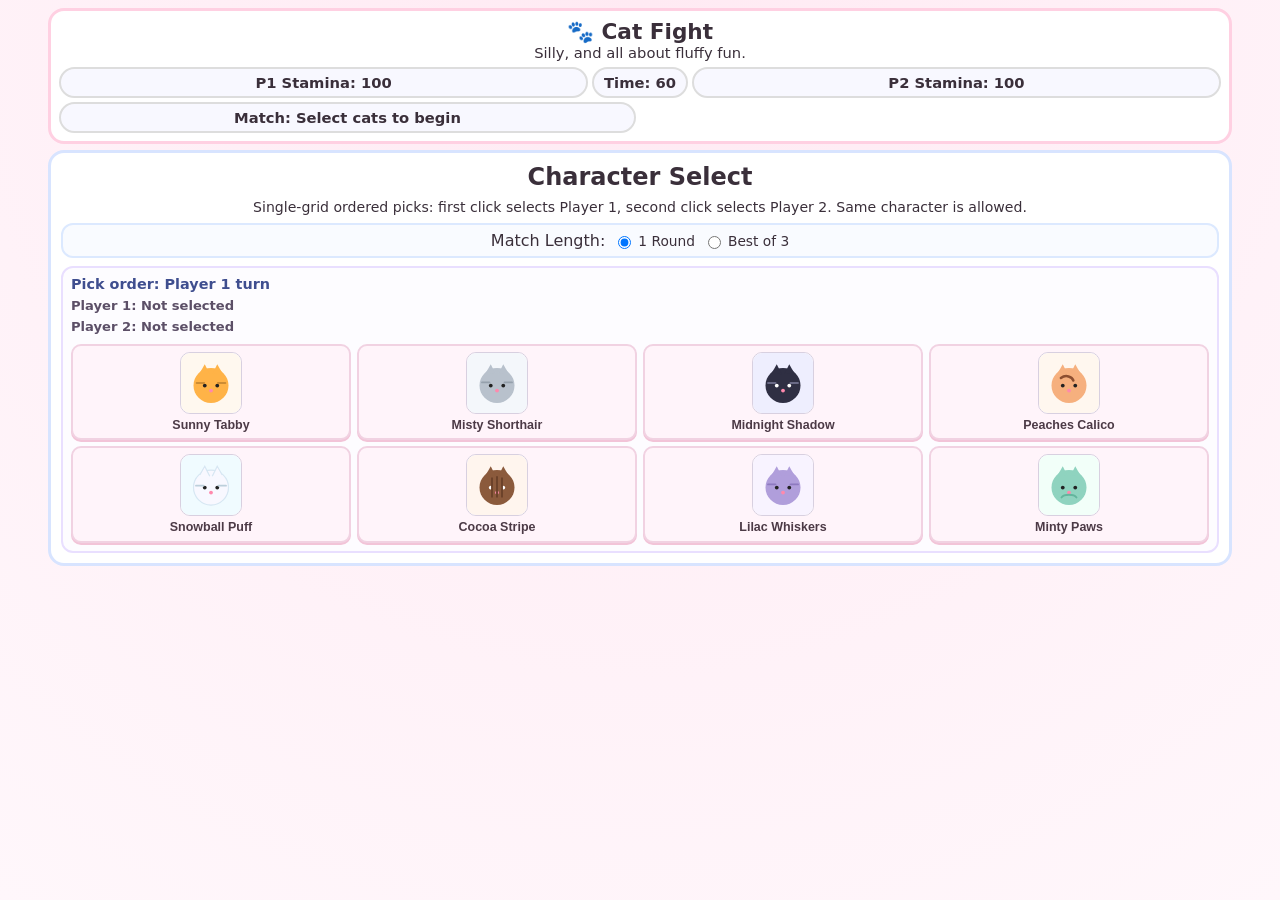
==== docs/index.html @ 8b4ab151 "ChangedProjectLayout" ====
<!doctype html>
<html lang="en">
  <head>
    <meta charset="UTF-8" />
    <meta name="viewport" content="width=device-width, initial-scale=1.0" />
    <meta name="theme-color" content="#ff8ab6" />
    <title>Cat Fight</title>
    <link rel="manifest" href="./manifest.webmanifest" />
    <link rel="icon" href="./assets/icon-192.svg" type="image/svg+xml" />
    <link rel="stylesheet" href="./styles.css" />
  </head>
  <body>
    <main class="app">
      <header class="hud">
        <h1>🐾 Cat Fight</h1>
        <p class="tagline">Silly, and all about fluffy fun.</p>
        <div class="hud-row">
          <div id="p1Stamina" class="meter">P1 Stamina: 100</div>
          <div id="timer" class="meter">Time: 60</div>
          <div id="p2Stamina" class="meter">P2 Stamina: 100</div>
        </div>
        <div class="hud-row hud-row-secondary">
          <div id="matchStatus" class="meter meter-wide">Match: Select cats to begin</div>
        </div>
      </header>

      <section id="selectScreen" class="select-screen">
        <h2>Character Select</h2>
        <p class="select-help">Single-grid ordered picks: first click selects Player 1, second click selects Player 2. Same character is allowed.</p>

        <div class="match-length" role="group" aria-label="Match Length">
          <span>Match Length:</span>
          <label>
            <input type="radio" name="matchLength" value="1" checked />
            1 Round
          </label>
          <label>
            <input type="radio" name="matchLength" value="3" />
            Best of 3
          </label>
        </div>

        <div class="select-single-box">
          <p id="pickOrder" class="pick-order">Pick order: Player 1 turn</p>
          <p id="p1Selected" class="selected-name">Player 1: Not selected</p>
          <p id="p2Selected" class="selected-name">Player 2: Not selected</p>
          <div id="catGrid" class="cat-grid cat-grid-single"></div>
        </div>
      </section>

      <section id="fightScreen" class="game-wrap hidden">
        <canvas id="gameCanvas" width="960" height="540" aria-label="Cat Fight Game"></canvas>
        <div id="announcement" class="announcement" aria-live="polite"></div>
      </section>

      <section id="controls" class="controls hidden">
        <div class="controls-col">
          <h2>Player 1 Controls</h2>
          <p>Keyboard: A/D move, W jump, F paw bop, G yarn toss, H hind legs, hold away to block</p>
          <div class="touch-grid">
            <button data-key="KeyA">⬅️</button>
            <button data-key="KeyD">➡️</button>
            <button data-key="KeyW">⬆️</button>
            <button data-key="KeyF">Paw Bop</button>
            <button data-key="KeyG">Yarn Toss</button>
            <button data-key="KeyH">Hind Legs</button>
          </div>
        </div>

        <div class="controls-col">
          <h2>Player 2 Controls</h2>
          <p>Keyboard: ←/→ move, ↑ jump, K paw bop, L yarn toss, J hind legs, hold away to block</p>
          <div class="touch-grid">
            <button data-key="ArrowLeft">⬅️</button>
            <button data-key="ArrowRight">➡️</button>
            <button data-key="ArrowUp">⬆️</button>
            <button data-key="KeyK">Paw Bop</button>
            <button data-key="KeyL">Yarn Toss</button>
            <button data-key="KeyJ">Hind Legs</button>
          </div>
        </div>
      </section>

      <footer>
        <button id="resetButton" class="hidden">Start New Round</button>
      </footer>
    </main>

    <script src="./src/game.js" defer></script>
  </body>
</html>
---- docs/styles.css ----
:root {
  --bg: #fff7fb;
  --panel: #ffffff;
  --ink: #3a2f3a;
  --accent: #ff8ab6;
  --accent-2: #90d9ff;
  --ok: #76d67d;
}

* {
  box-sizing: border-box;
}

body {
  margin: 0;
  font-family: "Comic Sans MS", "Trebuchet MS", system-ui, sans-serif;
  background: radial-gradient(circle at top, #ffeaf3, var(--bg));
  color: var(--ink);
  overflow: auto;
}

.app {
  width: min(1200px, 100%);
  margin: 0 auto;
  height: 100dvh;
  padding: 8px;
  display: flex;
  flex-direction: column;
  gap: 6px;
}

.hud {
  background: var(--panel);
  border: 3px solid #ffd0e2;
  border-radius: 16px;
  padding: 8px;
  text-align: center;
}

.hud h1 {
  margin: 0;
  font-size: 1.35rem;
}

.tagline {
  margin: 0 0 6px;
  font-size: 0.92rem;
}

.hud-row {
  display: grid;
  grid-template-columns: 1fr auto 1fr;
  gap: 4px;
  align-items: center;
}

.meter {
  background: #f8f8ff;
  border: 2px solid #ddd;
  border-radius: 999px;
  padding: 5px 10px;
  font-size: 0.92rem;
  font-weight: bold;
}

.meter-wide {
  width: 100%;
}

.hud-row-secondary {
  margin-top: 4px;
}

.hidden {
  display: none !important;
}

.select-screen {
  background: #ffffff;
  border: 3px solid #d8e4ff;
  border-radius: 16px;
  padding: 10px;
  display: grid;
  gap: 8px;
}

.select-screen h2 {
  margin: 0;
  text-align: center;
}

.select-help {
  margin: 0;
  text-align: center;
  font-size: 0.88rem;
}

.match-length {
  display: flex;
  flex-wrap: wrap;
  gap: 8px;
  align-items: center;
  justify-content: center;
  background: #f9fbff;
  border: 2px solid #dce9ff;
  border-radius: 12px;
  padding: 6px;
}

.match-length label {
  display: inline-flex;
  align-items: center;
  gap: 4px;
  font-size: 0.86rem;
}

.select-single-box {
  background: #fdfcff;
  border: 2px solid #e9dfff;
  border-radius: 12px;
  padding: 8px;
  display: grid;
  gap: 6px;
}

.pick-order {
  margin: 0;
  font-size: 0.9rem;
  font-weight: 700;
  color: #3f4e8f;
}

.selected-name {
  margin: 0;
  font-size: 0.82rem;
  font-weight: bold;
  color: #5c4f67;
}

.cat-grid {
  display: grid;
  grid-template-columns: repeat(4, minmax(110px, 1fr));
  gap: 6px;
}

.cat-grid-single {
  margin-top: 4px;
}

.cat-option {
  text-align: center;
  border: 2px solid #f1d2e2;
  background: #fff4fa;
  color: #4c3a46;
  border-radius: 10px;
  padding: 6px 5px;
  box-shadow: 0 2px 0 #f2c4d8;
  font-size: 0.78rem;
  display: grid;
  gap: 4px;
  justify-items: center;
}

.cat-option.active-p1 {
  border-color: #7eb6ff;
  background: #ebf4ff;
  box-shadow: 0 2px 0 #8cc2ff;
}

.cat-option.active-p2 {
  border-color: #ffb27f;
  background: #fff1e6;
  box-shadow: 0 2px 0 #ffc598;
}

.cat-option.active-p1.active-p2 {
  border-image: linear-gradient(135deg, #7eb6ff, #ffb27f) 1;
  border-width: 2px;
  border-style: solid;
}

.cat-option-image {
  width: 62px;
  height: 62px;
  object-fit: contain;
  border-radius: 10px;
  background: #fff;
  border: 1px solid #d8d0e0;
}

.cat-option-name {
  line-height: 1.15;
}

.game-wrap {
  margin-top: 0;
  background: #ffffff;
  border: 3px solid #d8e4ff;
  border-radius: 16px;
  padding: 2px;
  position: relative;
  flex: 1 1 auto;
  min-height: 0;
  display: grid;
  place-items: center;
}

canvas {
  width: auto;
  aspect-ratio: 16 / 9;
  height: clamp(240px, 50dvh, 500px);
  max-width: 100%;
  max-height: 100%;
  display: block;
  margin: 0 auto;
  border-radius: 12px;
  background: linear-gradient(#b5ecff, #e7faff 60%, #c2f0ba 60%, #a6e09d);
}

.announcement {
  position: absolute;
  inset: 0;
  display: grid;
  place-items: center;
  font-size: clamp(1.2rem, 4vw, 2.2rem);
  font-weight: 900;
  color: #ff3b87;
  text-shadow: 2px 2px 0 #fff;
  pointer-events: none;
}

.controls {
  margin-top: 0;
  display: grid;
  grid-template-columns: 1fr 1fr;
  gap: 4px;
}

.controls-col {
  background: var(--panel);
  border: 3px solid #dff0ff;
  border-radius: 16px;
  padding: 5px;
}

.controls-col h2 {
  margin-top: 0;
  margin-bottom: 2px;
  font-size: 0.82rem;
}

.controls-col p {
  margin: 0 0 3px;
  font-size: 0.72rem;
}

.touch-grid {
  display: grid;
  grid-template-columns: repeat(3, minmax(56px, 1fr));
  gap: 4px;
}

button {
  border: 0;
  border-radius: 12px;
  padding: 5px;
  font-size: 0.74rem;
  background: #ffe5f0;
  color: #4c3a46;
  font-weight: bold;
  box-shadow: 0 3px 0 #f2c4d8;
}

button:active {
  transform: translateY(2px);
  box-shadow: 0 1px 0 #f2c4d8;
}

footer {
  margin-top: 0;
  display: flex;
  justify-content: center;
}

#resetButton {
  padding: 5px 10px;
  font-size: 0.8rem;
}

#resetButton {
  background: var(--accent-2);
  box-shadow: 0 3px 0 #64bddd;
}

@media (max-width: 800px) {
  .app {
    height: auto;
    min-height: 100vh;
  }

  .controls {
    grid-template-columns: 1fr;
  }

  .cat-grid {
    grid-template-columns: repeat(2, minmax(110px, 1fr));
  }

  .hud-row {
    grid-template-columns: 1fr;
  }

  canvas {
    height: auto;
    max-height: 34vh;
    width: 100%;
  }
}
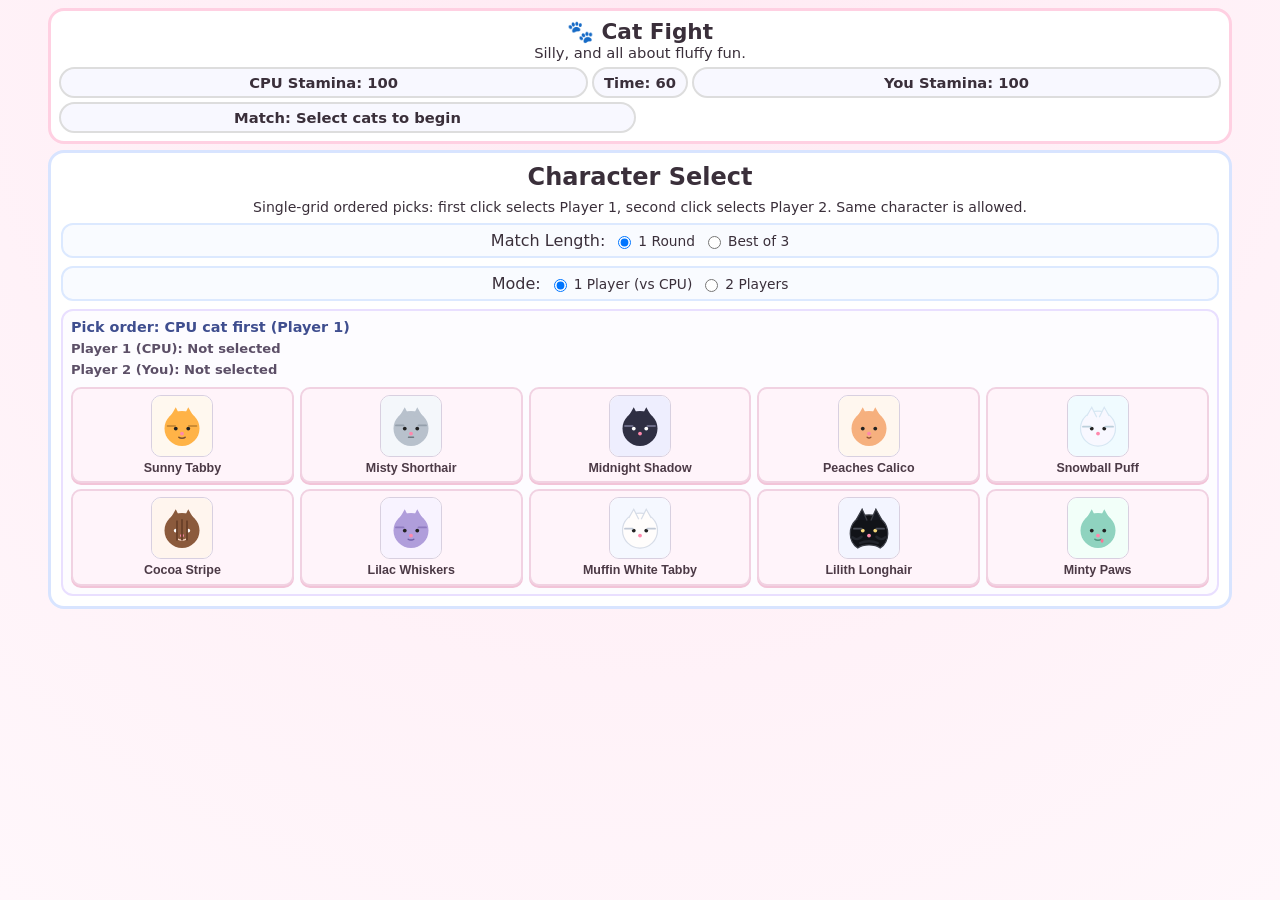
==== commit b93d4c10: "CPUPayerAdded" ====
--- a/docs/index.html
+++ b/docs/index.html
@@ -40,6 +40,18 @@
           </label>
         </div>
 
+        <div class="match-length" role="group" aria-label="Game Mode">
+          <span>Mode:</span>
+          <label>
+            <input type="radio" name="gameMode" value="1p" checked />
+            1 Player (vs CPU)
+          </label>
+          <label>
+            <input type="radio" name="gameMode" value="2p" />
+            2 Players
+          </label>
+        </div>
+
         <div class="select-single-box">
           <p id="pickOrder" class="pick-order">Pick order: Player 1 turn</p>
           <p id="p1Selected" class="selected-name">Player 1: Not selected</p>
@@ -54,7 +66,7 @@
       </section>
 
       <section id="controls" class="controls hidden">
-        <div class="controls-col">
+        <div id="p1ControlsCol" class="controls-col">
           <h2>Player 1 Controls</h2>
           <p>Keyboard: A/D move, W jump, F paw bop, G yarn toss, H hind legs, hold away to block</p>
           <div class="touch-grid">
@@ -67,7 +79,7 @@
           </div>
         </div>
 
-        <div class="controls-col">
+        <div id="p2ControlsCol" class="controls-col">
           <h2>Player 2 Controls</h2>
           <p>Keyboard: ←/→ move, ↑ jump, K paw bop, L yarn toss, J hind legs, hold away to block</p>
           <div class="touch-grid">
--- a/docs/styles.css
+++ b/docs/styles.css
@@ -139,7 +139,7 @@
 
 .cat-grid {
   display: grid;
-  grid-template-columns: repeat(4, minmax(110px, 1fr));
+  grid-template-columns: repeat(5, minmax(96px, 1fr));
   gap: 6px;
 }
 
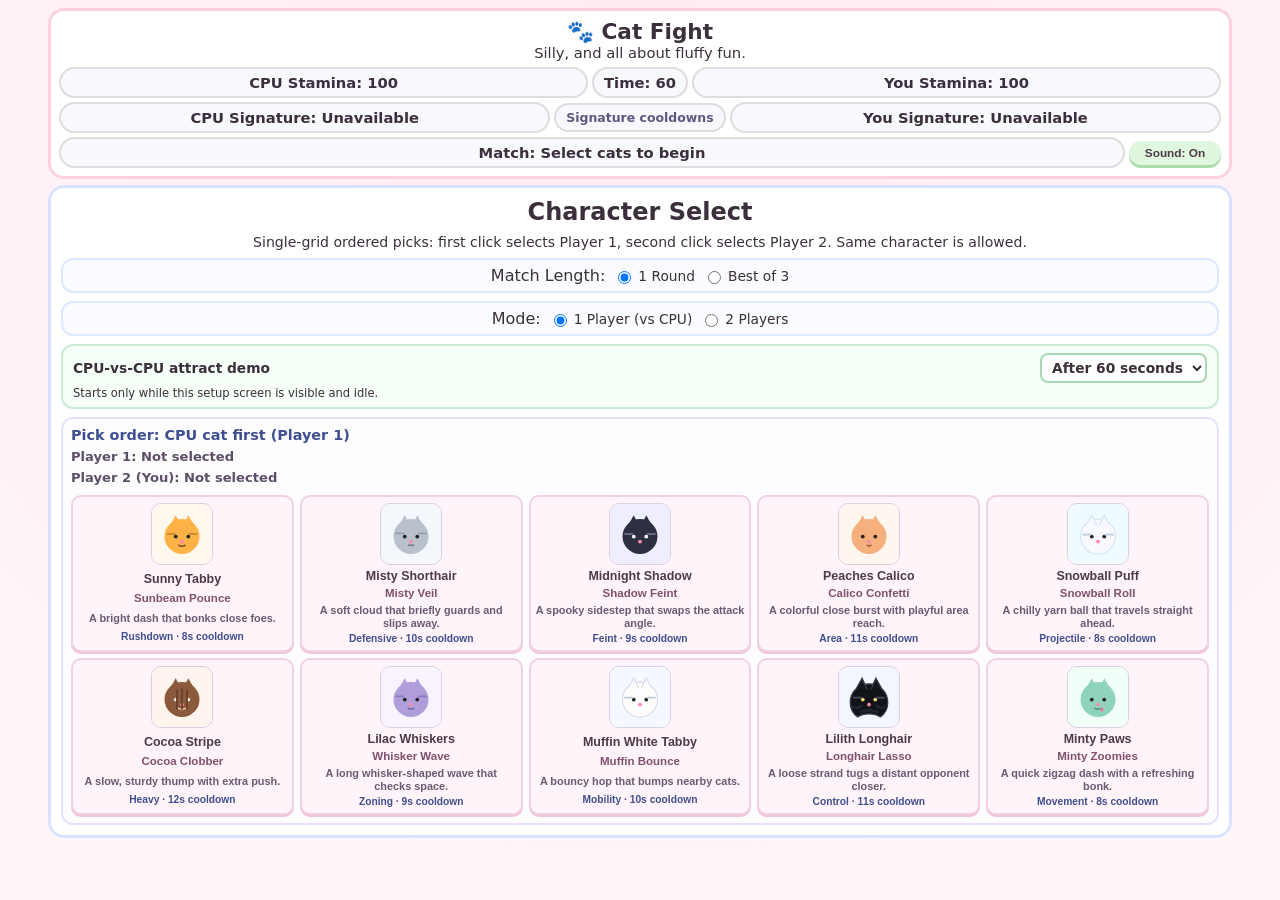
==== commit 3d218c06: "feat: add combat polish, signature moves, and attract mode" ====
--- a/docs/index.html
+++ b/docs/index.html
@@ -19,8 +19,14 @@
           <div id="timer" class="meter">Time: 60</div>
           <div id="p2Stamina" class="meter">P2 Stamina: 100</div>
         </div>
+        <div class="hud-row signature-row">
+          <div id="p1SignatureCooldown" class="meter cooldown-meter">P1 Signature: Ready</div>
+          <div class="meter cooldown-help">Signature cooldowns</div>
+          <div id="p2SignatureCooldown" class="meter cooldown-meter">P2 Signature: Ready</div>
+        </div>
         <div class="hud-row hud-row-secondary">
           <div id="matchStatus" class="meter meter-wide">Match: Select cats to begin</div>
+          <button id="soundToggle" class="sound-toggle" type="button" aria-pressed="false" aria-label="Turn sound on">Sound: Off</button>
         </div>
       </header>
 
@@ -52,6 +58,17 @@
           </label>
         </div>
 
+        <label class="attract-setting" for="attractMode">
+          <span>CPU-vs-CPU attract demo</span>
+          <select id="attractMode" aria-describedby="attractHelp">
+            <option value="0">Off</option>
+            <option value="30">After 30 seconds</option>
+            <option value="60" selected>After 60 seconds</option>
+            <option value="120">After 2 minutes</option>
+          </select>
+          <small id="attractHelp">Starts only while this setup screen is visible and idle.</small>
+        </label>
+
         <div class="select-single-box">
           <p id="pickOrder" class="pick-order">Pick order: Player 1 turn</p>
           <p id="p1Selected" class="selected-name">Player 1: Not selected</p>
@@ -70,12 +87,13 @@
           <h2>Player 1 Controls</h2>
           <p>Keyboard: A/D move, W jump, F paw bop, G yarn toss, H hind legs, hold away to block</p>
           <div class="touch-grid">
-            <button data-key="KeyA">⬅️</button>
-            <button data-key="KeyD">➡️</button>
-            <button data-key="KeyW">⬆️</button>
+            <button data-key="KeyA" aria-label="Player 1 move left">⬅️</button>
+            <button data-key="KeyD" aria-label="Player 1 move right">➡️</button>
+            <button data-key="KeyW" aria-label="Player 1 jump">⬆️</button>
             <button data-key="KeyF">Paw Bop</button>
             <button data-key="KeyG">Yarn Toss</button>
             <button data-key="KeyH">Hind Legs</button>
+            <button data-key="KeyV" class="signature-button" aria-label="Player 1 signature move">Signature Move</button>
           </div>
         </div>
 
@@ -83,20 +101,23 @@
           <h2>Player 2 Controls</h2>
           <p>Keyboard: ←/→ move, ↑ jump, K paw bop, L yarn toss, J hind legs, hold away to block</p>
           <div class="touch-grid">
-            <button data-key="ArrowLeft">⬅️</button>
-            <button data-key="ArrowRight">➡️</button>
-            <button data-key="ArrowUp">⬆️</button>
+            <button data-key="ArrowLeft" aria-label="Player 2 move left">⬅️</button>
+            <button data-key="ArrowRight" aria-label="Player 2 move right">➡️</button>
+            <button data-key="ArrowUp" aria-label="Player 2 jump">⬆️</button>
             <button data-key="KeyK">Paw Bop</button>
             <button data-key="KeyL">Yarn Toss</button>
             <button data-key="KeyJ">Hind Legs</button>
+            <button data-key="KeyU" class="signature-button" aria-label="Player 2 signature move">Signature Move</button>
           </div>
         </div>
       </section>
 
       <footer>
-        <button id="resetButton" class="hidden">Start New Round</button>
+        <button id="resetButton" class="hidden" type="button">Start New Round</button>
       </footer>
     </main>
+
+    <div id="statusLive" class="visually-hidden" aria-live="polite" aria-atomic="true"></div>
 
     <script src="./src/game.js" defer></script>
   </body>
--- a/docs/styles.css
+++ b/docs/styles.css
@@ -65,10 +65,32 @@
 
 .meter-wide {
   width: 100%;
+  min-width: 0;
 }
 
 .hud-row-secondary {
   margin-top: 4px;
+  grid-template-columns: 1fr auto;
+}
+
+.signature-row {
+  margin-top: 4px;
+  grid-template-columns: 1fr auto 1fr;
+}
+
+.cooldown-meter {
+  min-width: 0;
+  transition: background-color 120ms ease, border-color 120ms ease;
+}
+
+.cooldown-meter.cooling {
+  background: #fff3df;
+  border-color: #efbd75;
+}
+
+.cooldown-help {
+  color: #5f5780;
+  font-size: 0.78rem;
 }
 
 .hidden {
@@ -192,6 +214,25 @@
   line-height: 1.15;
 }
 
+.cat-option-signature {
+  color: #80506d;
+  font-size: 0.72rem;
+  font-weight: 800;
+  line-height: 1.1;
+}
+
+.cat-option-description {
+  color: #665c70;
+  font-size: 0.68rem;
+  line-height: 1.15;
+}
+
+.cat-option-style {
+  color: #3f4e8f;
+  font-size: 0.64rem;
+  font-weight: 700;
+}
+
 .game-wrap {
   margin-top: 0;
   background: #ffffff;
@@ -227,6 +268,113 @@
   color: #ff3b87;
   text-shadow: 2px 2px 0 #fff;
   pointer-events: none;
+  transition: transform 120ms ease, opacity 120ms ease;
+}
+
+.attract-setting {
+  display: grid;
+  grid-template-columns: 1fr auto;
+  gap: 3px 8px;
+  align-items: center;
+  background: #f6fff8;
+  border: 2px solid #ccebd4;
+  border-radius: 12px;
+  padding: 7px 10px;
+  font-size: 0.86rem;
+  font-weight: 700;
+}
+
+.attract-setting select {
+  border: 2px solid #a8d8b2;
+  border-radius: 8px;
+  padding: 4px 6px;
+  background: #fff;
+  color: var(--ink);
+  font: inherit;
+}
+
+.attract-setting small {
+  grid-column: 1 / -1;
+  font-size: 0.72rem;
+  font-weight: 400;
+}
+
+.announcement:not(:empty) {
+  animation: announcement-pop 320ms ease-out;
+}
+
+.sound-toggle {
+  min-width: 92px;
+  background: #e7f8ff;
+  box-shadow: 0 3px 0 #b4e2f2;
+}
+
+.sound-toggle[aria-pressed="true"] {
+  background: #dff7df;
+  box-shadow: 0 3px 0 #a9dca9;
+}
+
+.game-wrap.shake-light {
+  animation: shake-light 120ms ease-out;
+}
+
+.game-wrap.shake-strong {
+  animation: shake-strong 180ms ease-out;
+}
+
+.meter.damage-flash {
+  animation: meter-flash 300ms ease-out;
+}
+
+button:focus-visible,
+input:focus-visible + span,
+label:has(input:focus-visible) {
+  outline: 3px solid #3f8cff;
+  outline-offset: 2px;
+}
+
+.visually-hidden {
+  position: absolute;
+  width: 1px;
+  height: 1px;
+  padding: 0;
+  margin: -1px;
+  overflow: hidden;
+  clip: rect(0, 0, 0, 0);
+  white-space: nowrap;
+  border: 0;
+}
+
+@keyframes announcement-pop {
+  from { opacity: 0; transform: scale(0.82); }
+  to { opacity: 1; transform: scale(1); }
+}
+
+@keyframes shake-light {
+  0%, 100% { transform: translateX(0); }
+  35% { transform: translateX(-3px); }
+  70% { transform: translateX(3px); }
+}
+
+@keyframes shake-strong {
+  0%, 100% { transform: translate(0); }
+  25% { transform: translate(-5px, 2px); }
+  50% { transform: translate(5px, -2px); }
+  75% { transform: translate(-3px, 1px); }
+}
+
+@keyframes meter-flash {
+  0% { background: #ffd7df; border-color: #ff6f8f; }
+  100% { background: #f8f8ff; border-color: #ddd; }
+}
+
+@media (prefers-reduced-motion: reduce) {
+  *, *::before, *::after {
+    animation-duration: 0.01ms !important;
+    animation-iteration-count: 1 !important;
+    scroll-behavior: auto !important;
+    transition-duration: 0.01ms !important;
+  }
 }
 
 .controls {
@@ -285,11 +433,18 @@
 #resetButton {
   padding: 5px 10px;
   font-size: 0.8rem;
-}
-
-#resetButton {
   background: var(--accent-2);
   box-shadow: 0 3px 0 #64bddd;
+}
+
+.touch-grid button {
+  touch-action: none;
+}
+
+.signature-button {
+  grid-column: 1 / -1;
+  background: #e9ddff;
+  box-shadow: 0 3px 0 #c5b1ed;
 }
 
 @media (max-width: 800px) {
@@ -310,6 +465,10 @@
     grid-template-columns: 1fr;
   }
 
+  .signature-row {
+    grid-template-columns: 1fr;
+  }
+
   canvas {
     height: auto;
     max-height: 34vh;
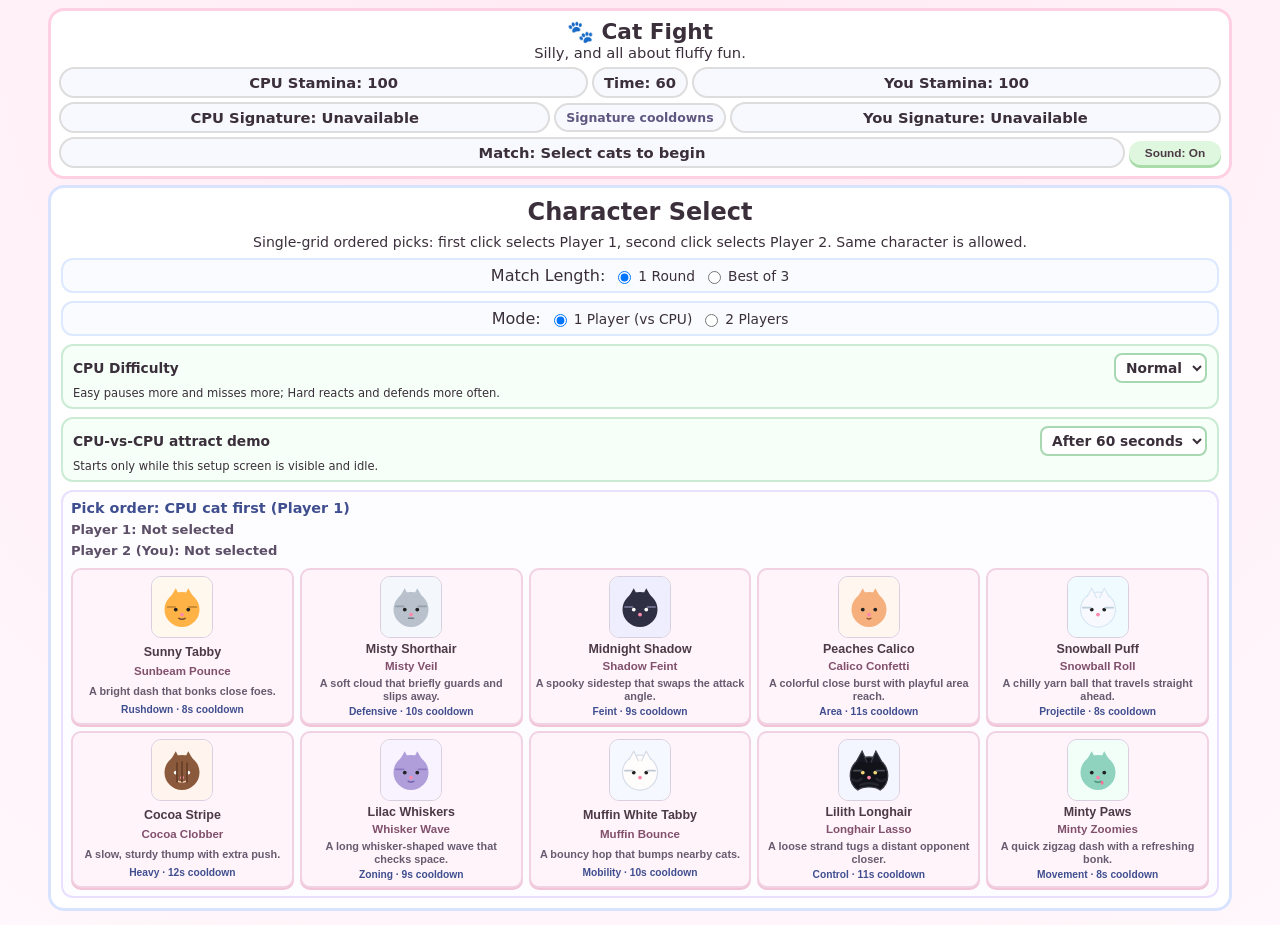
==== commit 2f389bb5: "fix: improve responsive layout and tune combat pacing" ====
--- a/docs/index.html
+++ b/docs/index.html
@@ -57,6 +57,16 @@
             2 Players
           </label>
         </div>
+
+        <label class="difficulty-setting" for="difficulty">
+          <span>CPU Difficulty</span>
+          <select id="difficulty" aria-describedby="difficultyHelp">
+            <option value="easy">Easy</option>
+            <option value="normal" selected>Normal</option>
+            <option value="hard">Hard</option>
+          </select>
+          <small id="difficultyHelp">Easy pauses more and misses more; Hard reacts and defends more often.</small>
+        </label>
 
         <label class="attract-setting" for="attractMode">
           <span>CPU-vs-CPU attract demo</span>
--- a/docs/styles.css
+++ b/docs/styles.css
@@ -22,7 +22,8 @@
 .app {
   width: min(1200px, 100%);
   margin: 0 auto;
-  height: 100dvh;
+  min-height: 100dvh;
+  height: auto;
   padding: 8px;
   display: flex;
   flex-direction: column;
@@ -242,6 +243,7 @@
   position: relative;
   flex: 1 1 auto;
   min-height: 0;
+  max-height: calc(100dvh - 360px);
   display: grid;
   place-items: center;
 }
@@ -249,9 +251,9 @@
 canvas {
   width: auto;
   aspect-ratio: 16 / 9;
-  height: clamp(240px, 50dvh, 500px);
+  height: min(500px, calc(100dvh - 366px));
+  max-height: min(500px, calc(100dvh - 366px));
   max-width: 100%;
-  max-height: 100%;
   display: block;
   margin: 0 auto;
   border-radius: 12px;
@@ -271,6 +273,7 @@
   transition: transform 120ms ease, opacity 120ms ease;
 }
 
+.difficulty-setting,
 .attract-setting {
   display: grid;
   grid-template-columns: 1fr auto;
@@ -284,6 +287,7 @@
   font-weight: 700;
 }
 
+.difficulty-setting select,
 .attract-setting select {
   border: 2px solid #a8d8b2;
   border-radius: 8px;
@@ -293,6 +297,7 @@
   font: inherit;
 }
 
+.difficulty-setting small,
 .attract-setting small {
   grid-column: 1 / -1;
   font-size: 0.72rem;
@@ -449,8 +454,11 @@
 
 @media (max-width: 800px) {
   .app {
-    height: auto;
     min-height: 100vh;
+  }
+
+  .game-wrap {
+    max-height: none;
   }
 
   .controls {
@@ -470,8 +478,24 @@
   }
 
   canvas {
+    width: 100%;
     height: auto;
-    max-height: 34vh;
-    width: 100%;
-  }
-}
+    max-height: none;
+  }
+}
+
+@media (max-height: 620px) and (min-width: 801px) {
+  .app {
+    min-height: 620px;
+  }
+
+  .game-wrap {
+    max-height: 390px;
+  }
+
+  canvas {
+    width: auto;
+    height: 370px;
+    max-height: 370px;
+  }
+}
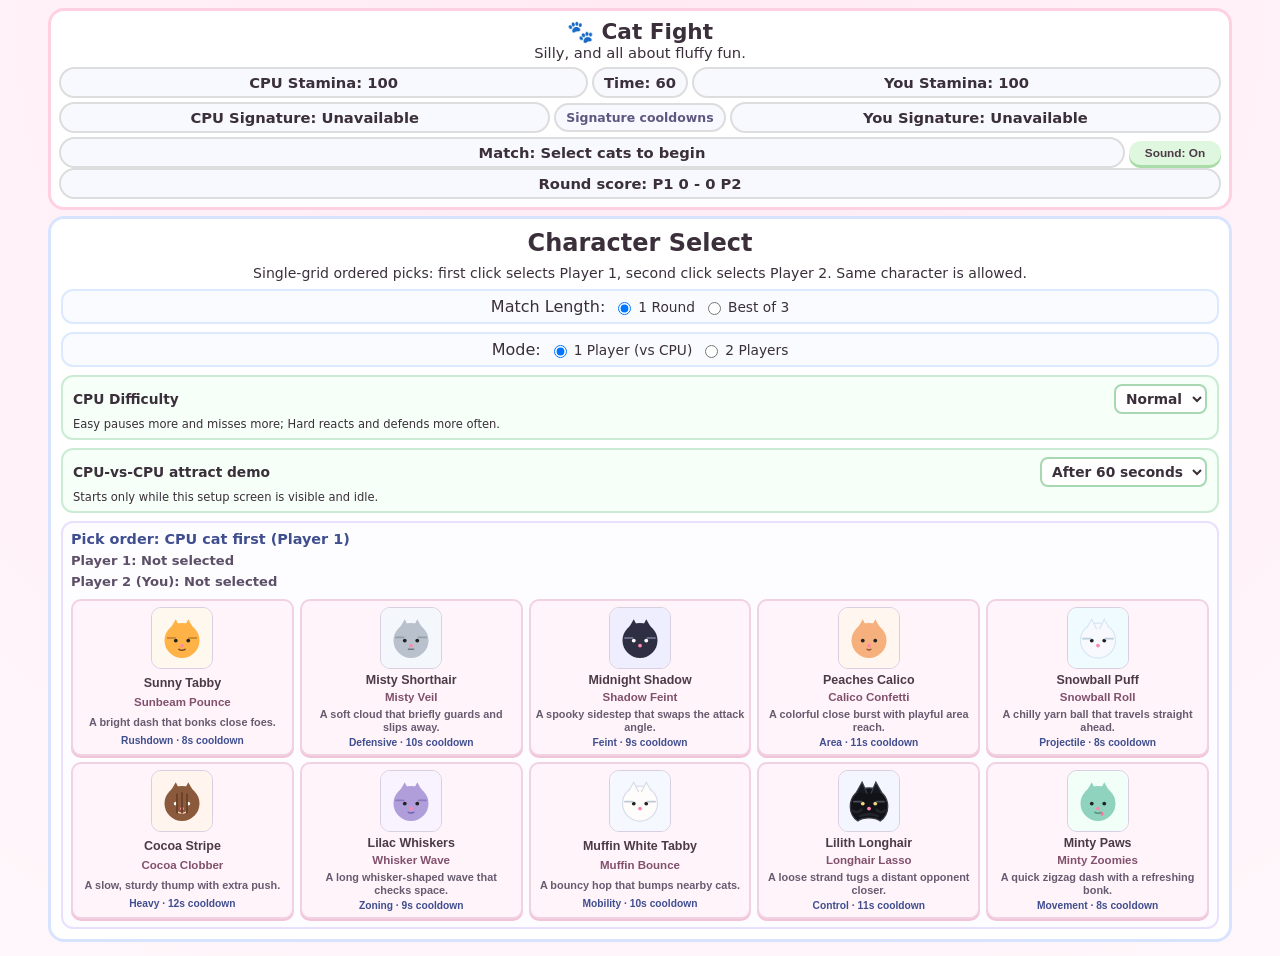
==== commit 4efd5220: "feat: make attract exhibitions three-round matches" ====
--- a/docs/index.html
+++ b/docs/index.html
@@ -28,6 +28,7 @@
           <div id="matchStatus" class="meter meter-wide">Match: Select cats to begin</div>
           <button id="soundToggle" class="sound-toggle" type="button" aria-pressed="false" aria-label="Turn sound on">Sound: Off</button>
         </div>
+        <div id="roundScore" class="meter meter-wide">Round score: P1 0 - 0 P2</div>
       </header>
 
       <section id="selectScreen" class="select-screen">
